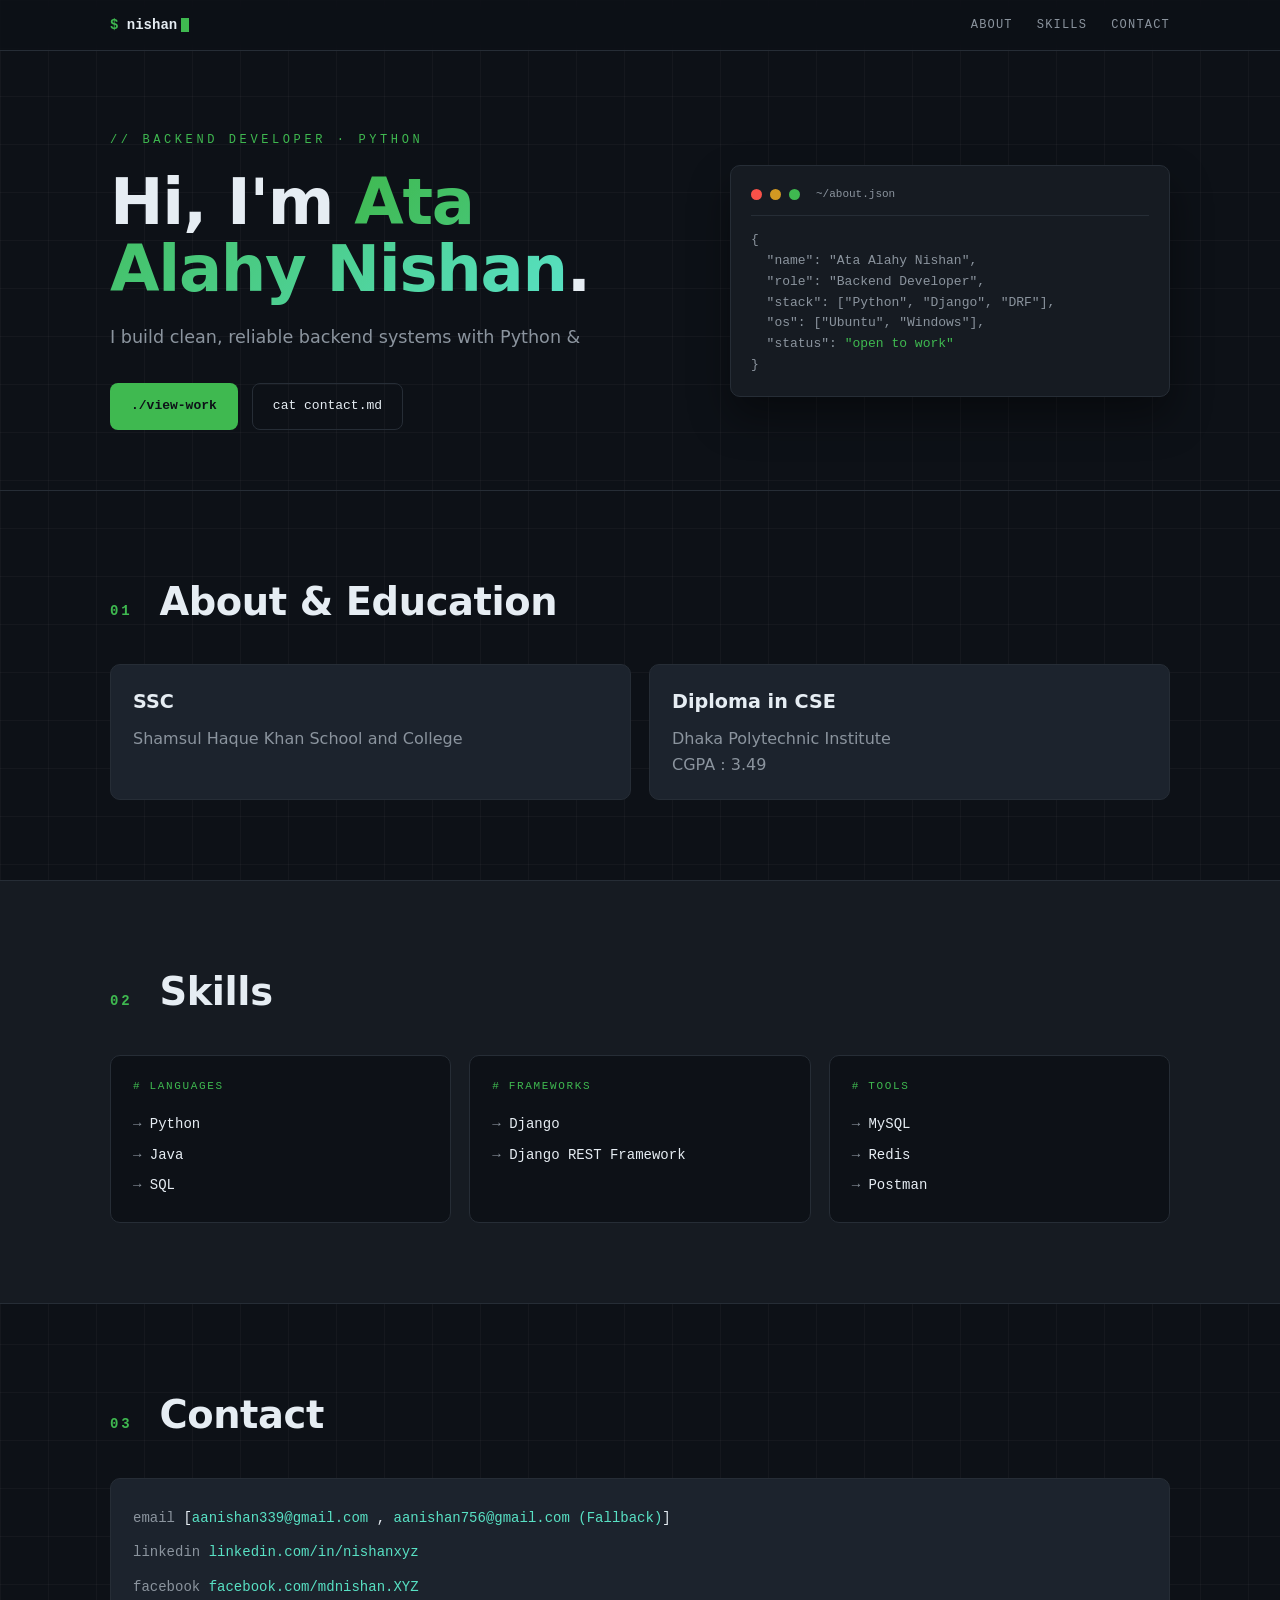
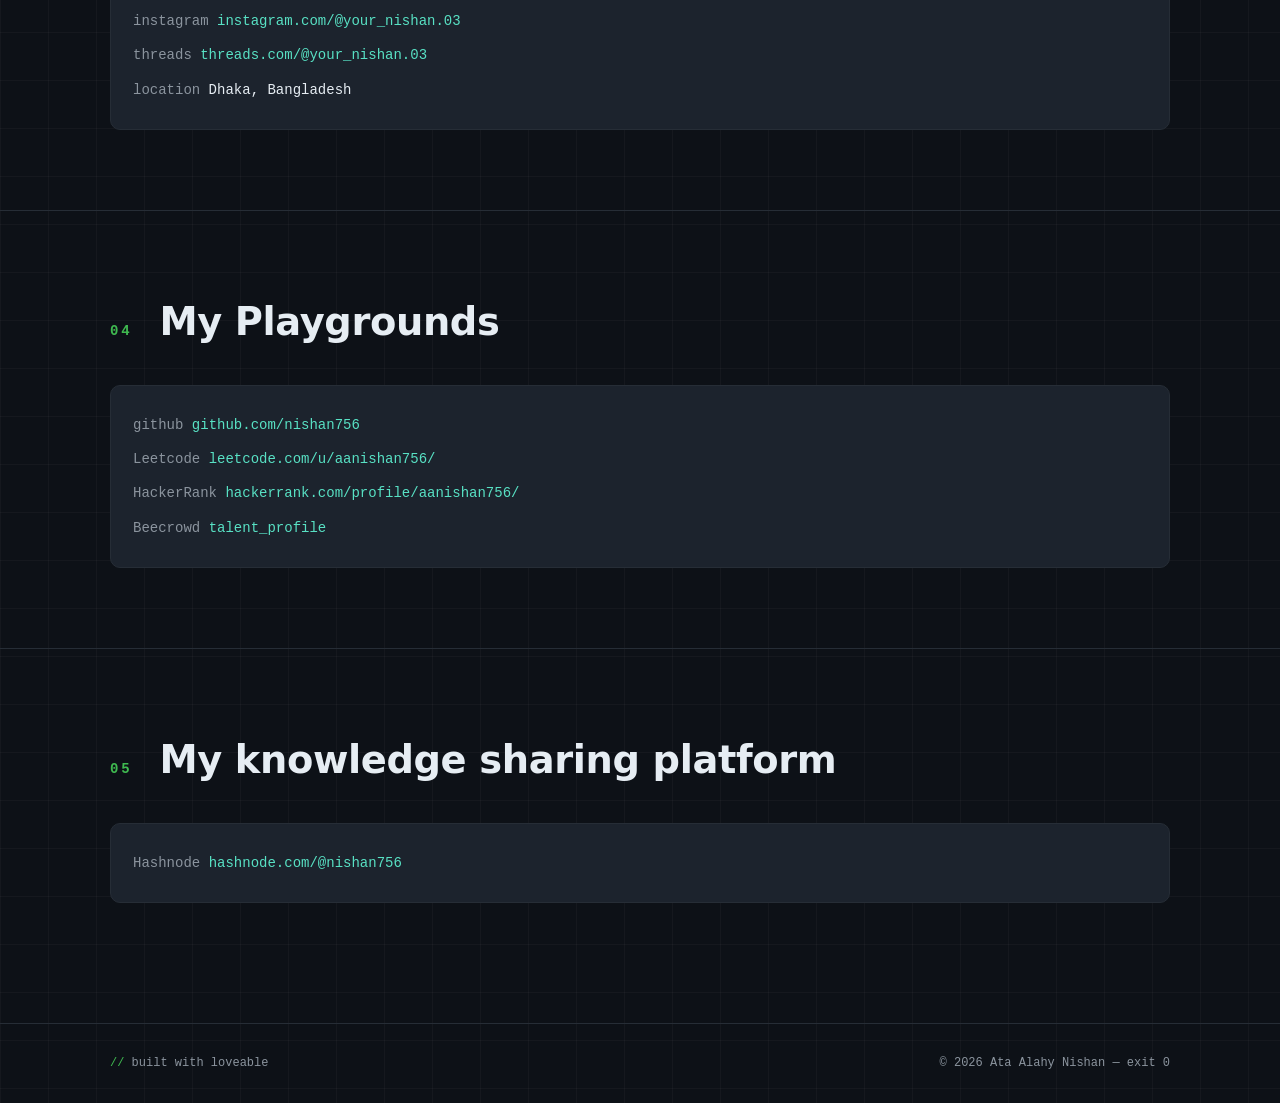
==== index.html @ 857b05d3 "Update social media links in index.html" ====
<!DOCTYPE html>
<html lang="en">
<head>
<meta charset="UTF-8" />
<meta name="viewport" content="width=device-width, initial-scale=1.0"/>
<title>Ata Alahy Nishan — Backend Developer</title>
<meta name="description" content="Portfolio of Ata Alahy Nishan, Backend Developer specialised in Python, Django and DRF."/>
<link rel="stylesheet" href="styles.css"/>
</head>
<body>
<header class="nav">
  <div class="container nav-inner">
    <a href="#top" class="logo"><span class="accent">$</span> nishan<span class="caret"></span></a>
    <nav>
      <a href="#about">about</a>
      <a href="#skills">skills</a>
      <a href="#contact">contact</a>
    </nav>
    <button class="menu-btn" id="menuBtn" aria-label="Menu">≡</button>
  </div>
</header>

<main>
  <section id="top" class="hero">
    <div class="container hero-grid">
      <div>
        <p class="tag">// backend developer · Python</p>
        <h1>Hi, I'm <span class="grad">Ata Alahy Nishan</span>.</h1>
        <p class="lead">I build clean, reliable backend systems with Python &amp;</p> 
        <div class="cta">
          <a href="#projects" class="btn primary">./view-work</a>
          <a href="#contact" class="btn ghost">cat contact.md</a>
        </div>
      </div>
      <div class="code-card" aria-hidden="true">
        <div class="code-head"><span></span><span></span><span></span><em>~/about.json</em></div>
<pre>{
  "name": "Ata Alahy Nishan",
  "role": "Backend Developer",
  "stack": ["Python", "Django", "DRF"],
  "os": ["Ubuntu", "Windows"],
  "status": <span class="accent">"open to work"</span>
}</pre>
      </div>
    </div>
  </section>

  <section id="about" class="section">
    <div class="container">
      <h2><span class="num">01</span> About &amp; Education</h2>
      <div class="cards two">
        <article class="card">
          <h3>SSC</h3>
          <p class="muted">Shamsul Haque Khan School and College</p>
        </article>
        <article class="card">
          <h3>Diploma in CSE</h3>
          <p class="muted">Dhaka Polytechnic Institute</p>
<p class = "muted">CGPA : 3.49 </p>
        </article>
      </div>
    </div>
  </section>

  <section id="skills" class="section alt">
    <div class="container">
      <h2><span class="num">02</span> Skills</h2>
      <div class="cards three">
        <article class="card">
          <p class="kicker"># languages</p>
          <ul><li>Python</li><li>Java</li><li>SQL</li></ul>
        </article>
        <article class="card">
          <p class="kicker"># frameworks</p>
          <ul><li>Django</li><li>Django REST Framework</li></ul>
        </article>
        <article class="card">
          <p class="kicker"># tools</p>
          <ul><li>MySQL</li><li>Redis</li><li>Postman</li></ul>
        </article>
      </div>
    </div>
  </section>

  <section id="contact" class="section">
    <div class="container">
      <h2><span class="num">03</span> Contact</h2>
      <div class="card contact">
        <p><span class="muted">email</span> [<a href="mailto: aanishan339@gmail.com">aanishan339@gmail.com</a> , <a href="mailto: aanishan756@gmail.com">aanishan756@gmail.com (Fallback)</a>]</p>
        <p><span class="muted">linkedin</span> <a href="http://www.linkedin.com/in/nishanxyz">linkedin.com/in/nishanxyz</a></p>
        <p><span class="muted">facebook</span> <a href="https://www.facebook.com/mdnishan.XYZ">facebook.com/mdnishan.XYZ</a></p>
        <p><span class="muted">instagram</span> <a href="https://www.instagram.com/your_nishan.03">instagram.com/@your_nishan.03</a></p>
        <p><span class="muted">threads</span> <a href="https://www.threads.com/your_nishan.03">threads.com/@your_nishan.03</a></p>
        <p><span class="muted">location</span> Dhaka, Bangladesh</p>
      </div>
    </div>
  </section>

  <section id="contact" class="section">
    <div class="container">
      <h2><span class="num">04</span> My Playgrounds</h2>
      <div class="card contact">
        <p><span class="muted">github</span> <a href="https://www.github.com/nishan756">github.com/nishan756</a></p>
        <p><span class="muted">Leetcode</span> <a href="https://leetcode.com/u/aanishan756/">leetcode.com/u/aanishan756/</a></p>
        <p><span class="muted">HackerRank</span> <a href="https://www.hackerrank.com/profile/aanishan756">hackerrank.com/profile/aanishan756/</a></p>
        <p><span class="muted">Beecrowd</span> <a href="https://judge.beecrowd.com/en/profile/1003611">talent_profile</a></p>
      </div>
    </div>
  </section>
  <section id="contact" class="section">
    <div class="container">
      <h2><span class="num">05</span> My knowledge sharing platform</h2>
      <div class="card contact">
        <p><span class="muted">Hashnode</span> <a href="https://www.hashnode.com/@nishan756">hashnode.com/@nishan756</a></p>
      </div>
    </div>
  </section>
</main>

<footer class="footer">
  <div class="container foot">
    <p><span class="accent">//</span> built with loveable</p>
    <p>© <span id="year"></span> Ata Alahy Nishan — exit 0</p>
  </div>
</footer>

<script src="main.js"></script>
</body>
</html>
---- styles.css ----
:root{
  --bg:#0d1117;
  --surface:#161b22;
  --surface-2:#1c232d;
  --border:#262d36;
  --text:#e6edf3;
  --muted:#8b949e;
  --primary:#3fb950;
  --accent:#58e1c4;
  --danger:#f85149;
  --radius:10px;
  --maxw:1100px;
  --mono:'JetBrains Mono',ui-monospace,SFMono-Regular,Menlo,monospace;
  --sans:'Inter',system-ui,-apple-system,Segoe UI,Roboto,sans-serif;
}
*{box-sizing:border-box;margin:0;padding:0}
html{scroll-behavior:smooth}
body{
  background:var(--bg);
  color:var(--text);
  font-family:var(--sans);
  line-height:1.6;
  background-image:
    linear-gradient(rgba(255,255,255,.03) 1px,transparent 1px),
    linear-gradient(90deg,rgba(255,255,255,.03) 1px,transparent 1px);
  background-size:48px 48px;
  min-height:100vh;
}
a{color:inherit;text-decoration:none}
.container{max-width:var(--maxw);margin:0 auto;padding:0 20px}
.accent{color:var(--primary)}
.muted{color:var(--muted)}
.grad{
  background:linear-gradient(135deg,var(--primary),var(--accent));
  -webkit-background-clip:text;background-clip:text;color:transparent;
}

/* nav */
.nav{position:sticky;top:0;z-index:50;backdrop-filter:blur(10px);background:rgba(13,17,23,.8);border-bottom:1px solid var(--border)}
.nav-inner{display:flex;align-items:center;justify-content:space-between;padding:14px 20px}
.logo{font-family:var(--mono);font-weight:700;font-size:14px}
.nav nav{display:flex;gap:24px}
.nav nav a{font-family:var(--mono);font-size:12px;text-transform:uppercase;letter-spacing:.1em;color:var(--muted);transition:color .2s}
.nav nav a:hover{color:var(--primary)}
.menu-btn{display:none;background:none;border:1px solid var(--border);color:var(--text);font-size:20px;padding:4px 10px;border-radius:6px;cursor:pointer}
.caret{display:inline-block;width:8px;height:14px;background:var(--primary);margin-left:4px;vertical-align:middle;animation:blink 1s steps(1) infinite}
@keyframes blink{0%,49%{opacity:1}50%,100%{opacity:0}}

/* hero */
.hero{padding:80px 0 60px}
.hero-grid{display:grid;grid-template-columns:1.3fr 1fr;gap:48px;align-items:center}
.tag{font-family:var(--mono);font-size:12px;color:var(--primary);text-transform:uppercase;letter-spacing:.3em;margin-bottom:18px}
.hero h1{font-size:clamp(2.2rem,5vw,4rem);font-weight:800;line-height:1.05;letter-spacing:-.02em;margin-bottom:20px}
.lead{font-size:1.1rem;color:var(--muted);max-width:520px;margin-bottom:32px}
.cta{display:flex;gap:14px;flex-wrap:wrap}
.btn{display:inline-block;padding:12px 20px;border-radius:8px;font-family:var(--mono);font-size:13px;transition:all .2s;border:1px solid transparent}
.btn.primary{background:var(--primary);color:#0d1117;font-weight:600}
.btn.primary:hover{box-shadow:0 0 30px rgba(63,185,80,.4)}
.btn.ghost{border-color:var(--border);color:var(--text)}
.btn.ghost:hover{border-color:var(--primary);color:var(--primary)}

.code-card{background:var(--surface);border:1px solid var(--border);border-radius:var(--radius);padding:20px;font-family:var(--mono);font-size:13px;box-shadow:0 20px 40px rgba(0,0,0,.4)}
.code-head{display:flex;align-items:center;gap:8px;padding-bottom:12px;border-bottom:1px solid var(--border);margin-bottom:14px}
.code-head span{width:11px;height:11px;border-radius:50%;background:var(--danger)}
.code-head span:nth-child(2){background:#d29922}
.code-head span:nth-child(3){background:var(--primary)}
.code-head em{margin-left:8px;color:var(--muted);font-style:normal;font-size:11px}
.code-card pre{color:var(--muted);white-space:pre-wrap;word-break:break-word}

/* sections */
.section{padding:80px 0;border-top:1px solid var(--border)}
.section.alt{background:var(--surface)}
.section h2{font-size:clamp(1.7rem,3vw,2.4rem);font-weight:700;margin-bottom:32px;letter-spacing:-.01em}
.section h2 .num{font-family:var(--mono);font-size:14px;color:var(--primary);margin-right:14px;letter-spacing:.2em}

.cards{display:grid;gap:18px}
.cards.two{grid-template-columns:repeat(2,1fr)}
.cards.three{grid-template-columns:repeat(3,1fr)}
.card{background:var(--surface-2);border:1px solid var(--border);border-radius:var(--radius);padding:22px;transition:all .2s}
.card:hover{border-color:var(--primary);transform:translateY(-3px)}
.section.alt .card{background:var(--bg)}
.card h3{font-size:1.2rem;margin-bottom:8px}
.card .kicker{font-family:var(--mono);font-size:11px;color:var(--primary);text-transform:uppercase;letter-spacing:.15em;margin-bottom:14px}
.card ul{list-style:none;font-family:var(--mono);font-size:14px}
.card ul li{padding:4px 0;color:var(--text)}
.card ul li::before{content:"→ ";color:var(--muted)}

/* dynamic project / article cards */
.item-card{display:flex;flex-direction:column;gap:10px}
.item-card .title{font-family:var(--mono);font-size:1.15rem;color:var(--text);font-weight:700}
.item-card .blurb{color:var(--muted);font-size:.95rem}
.item-card .tags{display:flex;flex-wrap:wrap;gap:6px;margin-top:8px}
.item-card .tag-pill{font-family:var(--mono);font-size:10px;text-transform:uppercase;letter-spacing:.1em;border:1px solid var(--border);color:var(--muted);padding:3px 8px;border-radius:4px}
.item-card .read{font-family:var(--mono);font-size:12px;color:var(--primary);margin-top:8px}

/* contact */
.card.contact p{font-family:var(--mono);font-size:14px;padding:6px 0}
.card.contact a{color:var(--accent)}
.card.contact a:hover{text-decoration:underline}

/* detail pages */
.detail h1{font-size:clamp(2rem,4vw,3rem);margin-bottom:14px;letter-spacing:-.02em}
.detail .meta{font-family:var(--mono);font-size:13px;color:var(--muted);margin-bottom:28px}
.detail .cover{width:100%;max-height:380px;object-fit:cover;border-radius:var(--radius);border:1px solid var(--border);margin-bottom:28px}
.detail .content{font-size:1.05rem;color:var(--text)}
.detail .content p{margin:14px 0;color:#c9d1d9}
.detail .content h2,.detail .content h3{margin:28px 0 12px}
.detail .tags{display:flex;flex-wrap:wrap;gap:8px;margin-top:24px}

/* footer */
.footer{border-top:1px solid var(--border);padding:30px 0;margin-top:40px}
.foot{display:flex;justify-content:space-between;flex-wrap:wrap;gap:10px;font-family:var(--mono);font-size:12px;color:var(--muted)}

/* responsive */
@media (max-width:900px){
  .hero-grid{grid-template-columns:1fr;gap:32px}
  .cards.three{grid-template-columns:1fr 1fr}
}
@media (max-width:640px){
  .nav nav{display:none;position:absolute;top:60px;left:0;right:0;flex-direction:column;background:var(--surface);border-bottom:1px solid var(--border);padding:18px;gap:14px}
  .nav nav.open{display:flex}
  .menu-btn{display:inline-block}
  .cards.two,.cards.three{grid-template-columns:1fr}
  .section{padding:60px 0}
  .hero{padding:50px 0 40px}
}
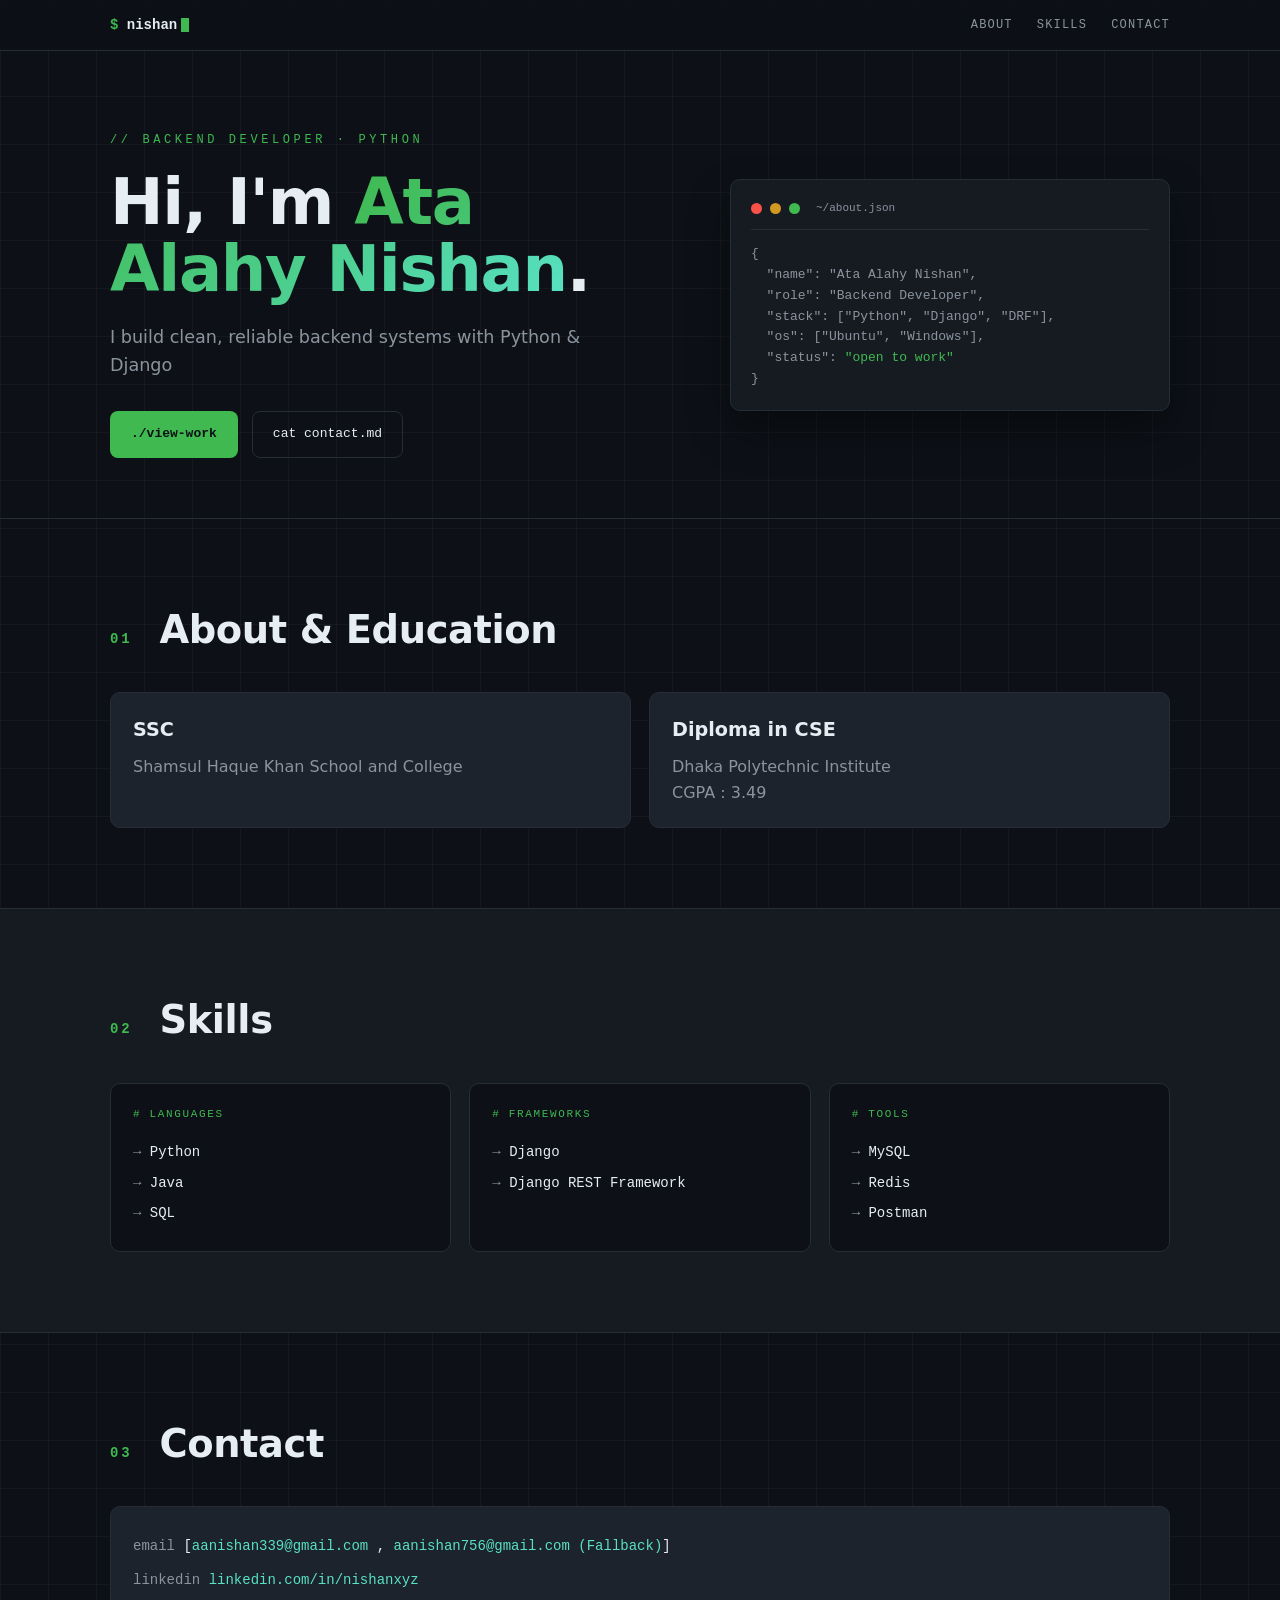
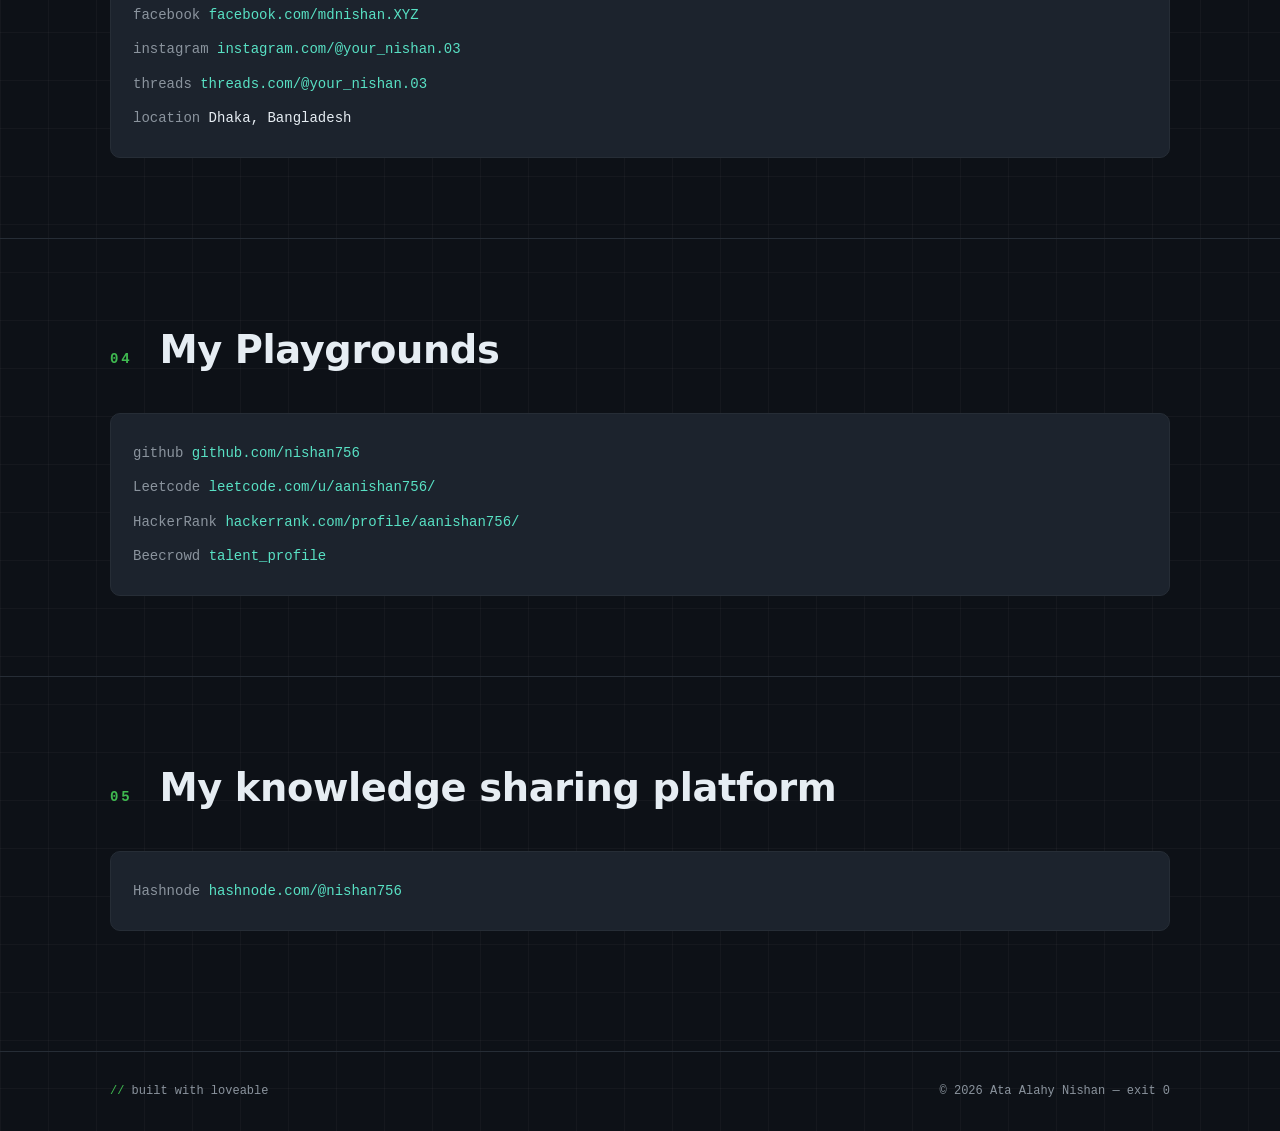
==== commit d0d6c16a: "Update backend description to include Django" ====
--- a/index.html
+++ b/index.html
@@ -26,9 +26,9 @@
       <div>
         <p class="tag">// backend developer · Python</p>
         <h1>Hi, I'm <span class="grad">Ata Alahy Nishan</span>.</h1>
-        <p class="lead">I build clean, reliable backend systems with Python &amp;</p> 
+        <p class="lead">I build clean, reliable backend systems with Python &amp; Django</p> 
         <div class="cta">
-          <a href="#projects" class="btn primary">./view-work</a>
+          <!--><a href="#projects" class="btn primary">./view-work</a><!-->
           <a href="#contact" class="btn ghost">cat contact.md</a>
         </div>
       </div>
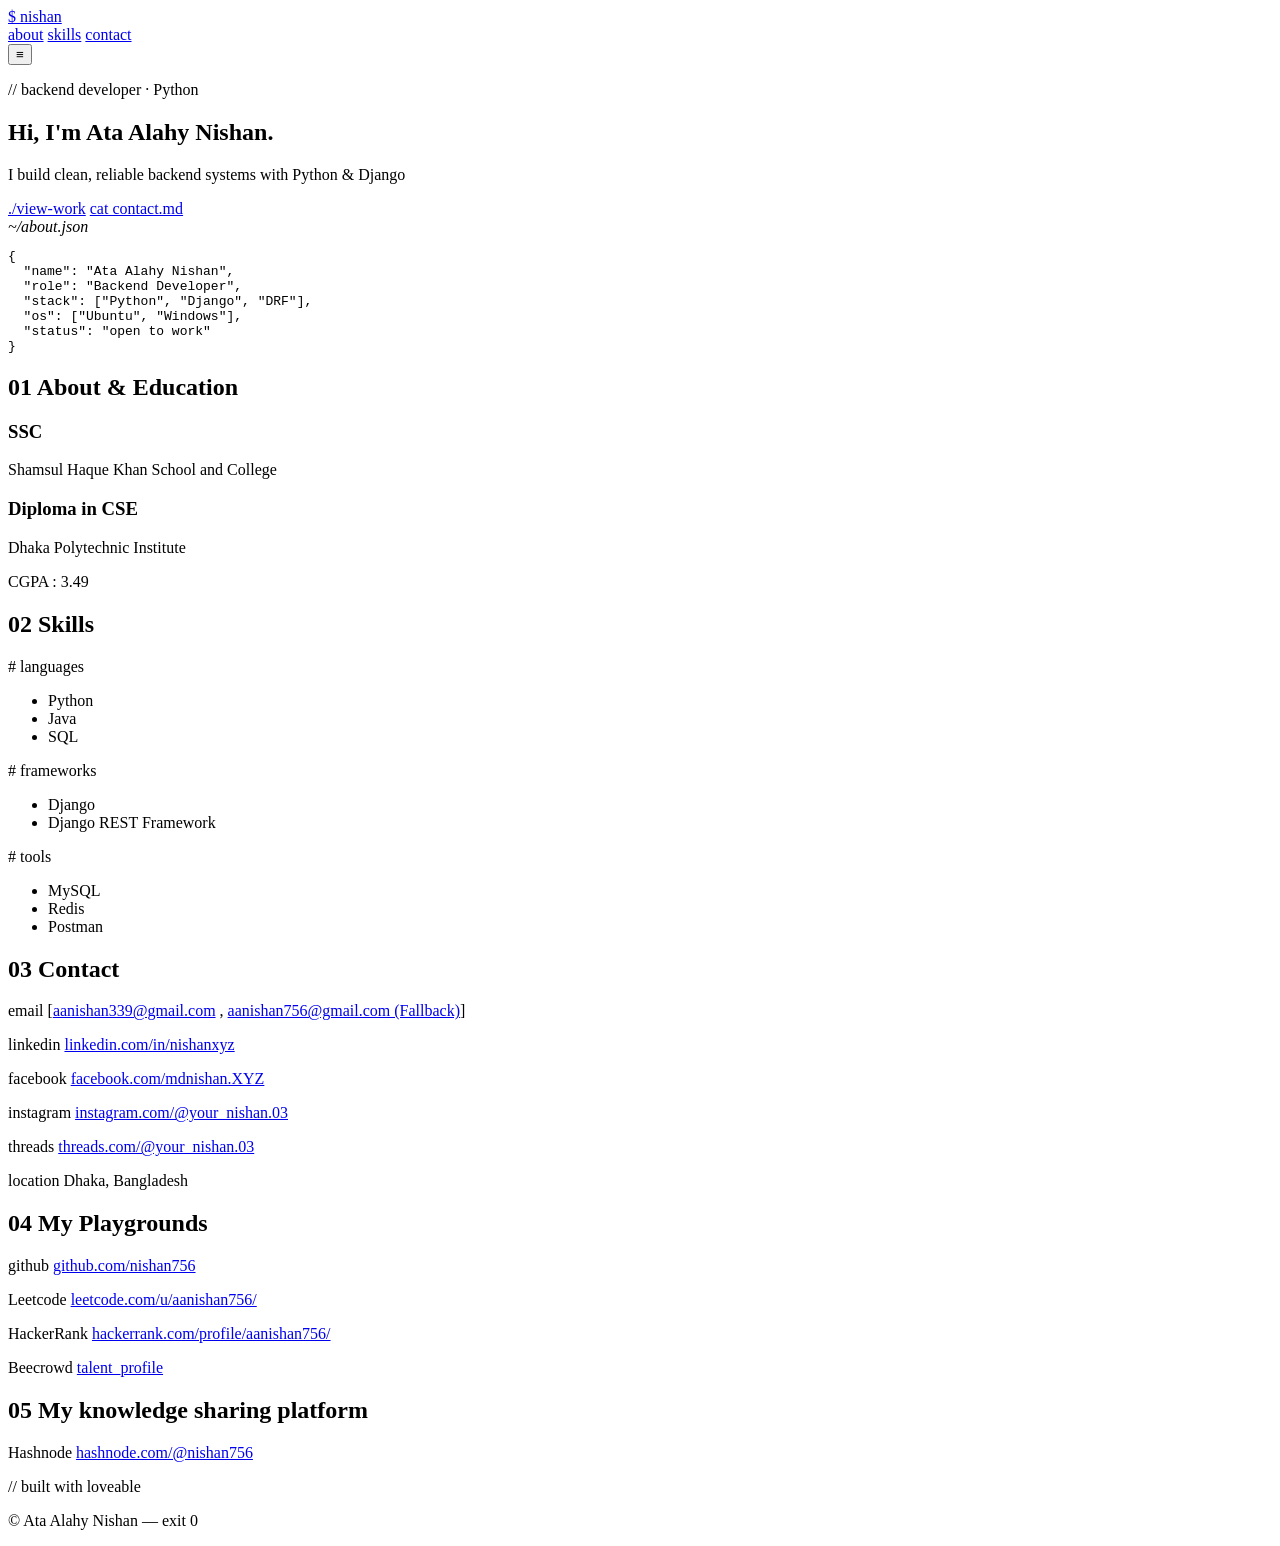
==== commit a6aae793: "Update stylesheet and script links to external URLs" ====
--- a/index.html
+++ b/index.html
@@ -5,7 +5,7 @@
 <meta name="viewport" content="width=device-width, initial-scale=1.0"/>
 <title>Ata Alahy Nishan — Backend Developer</title>
 <meta name="description" content="Portfolio of Ata Alahy Nishan, Backend Developer specialised in Python, Django and DRF."/>
-<link rel="stylesheet" href="styles.css"/>
+<link rel="stylesheet" href="https://www.nishan.pro.bd/styles.css"/>
 </head>
 <body>
 <header class="nav">
@@ -28,7 +28,7 @@
         <h1>Hi, I'm <span class="grad">Ata Alahy Nishan</span>.</h1>
         <p class="lead">I build clean, reliable backend systems with Python &amp; Django</p> 
         <div class="cta">
-          <!--><a href="#projects" class="btn primary">./view-work</a><!-->
+          <!----><a href="#projects" class="btn primary">./view-work</a><!---->
           <a href="#contact" class="btn ghost">cat contact.md</a>
         </div>
       </div>
@@ -124,6 +124,6 @@
   </div>
 </footer>
 
-<script src="main.js"></script>
+<script src="https://www.nishan.pro.bd/main.js"></script>
 </body>
 </html>
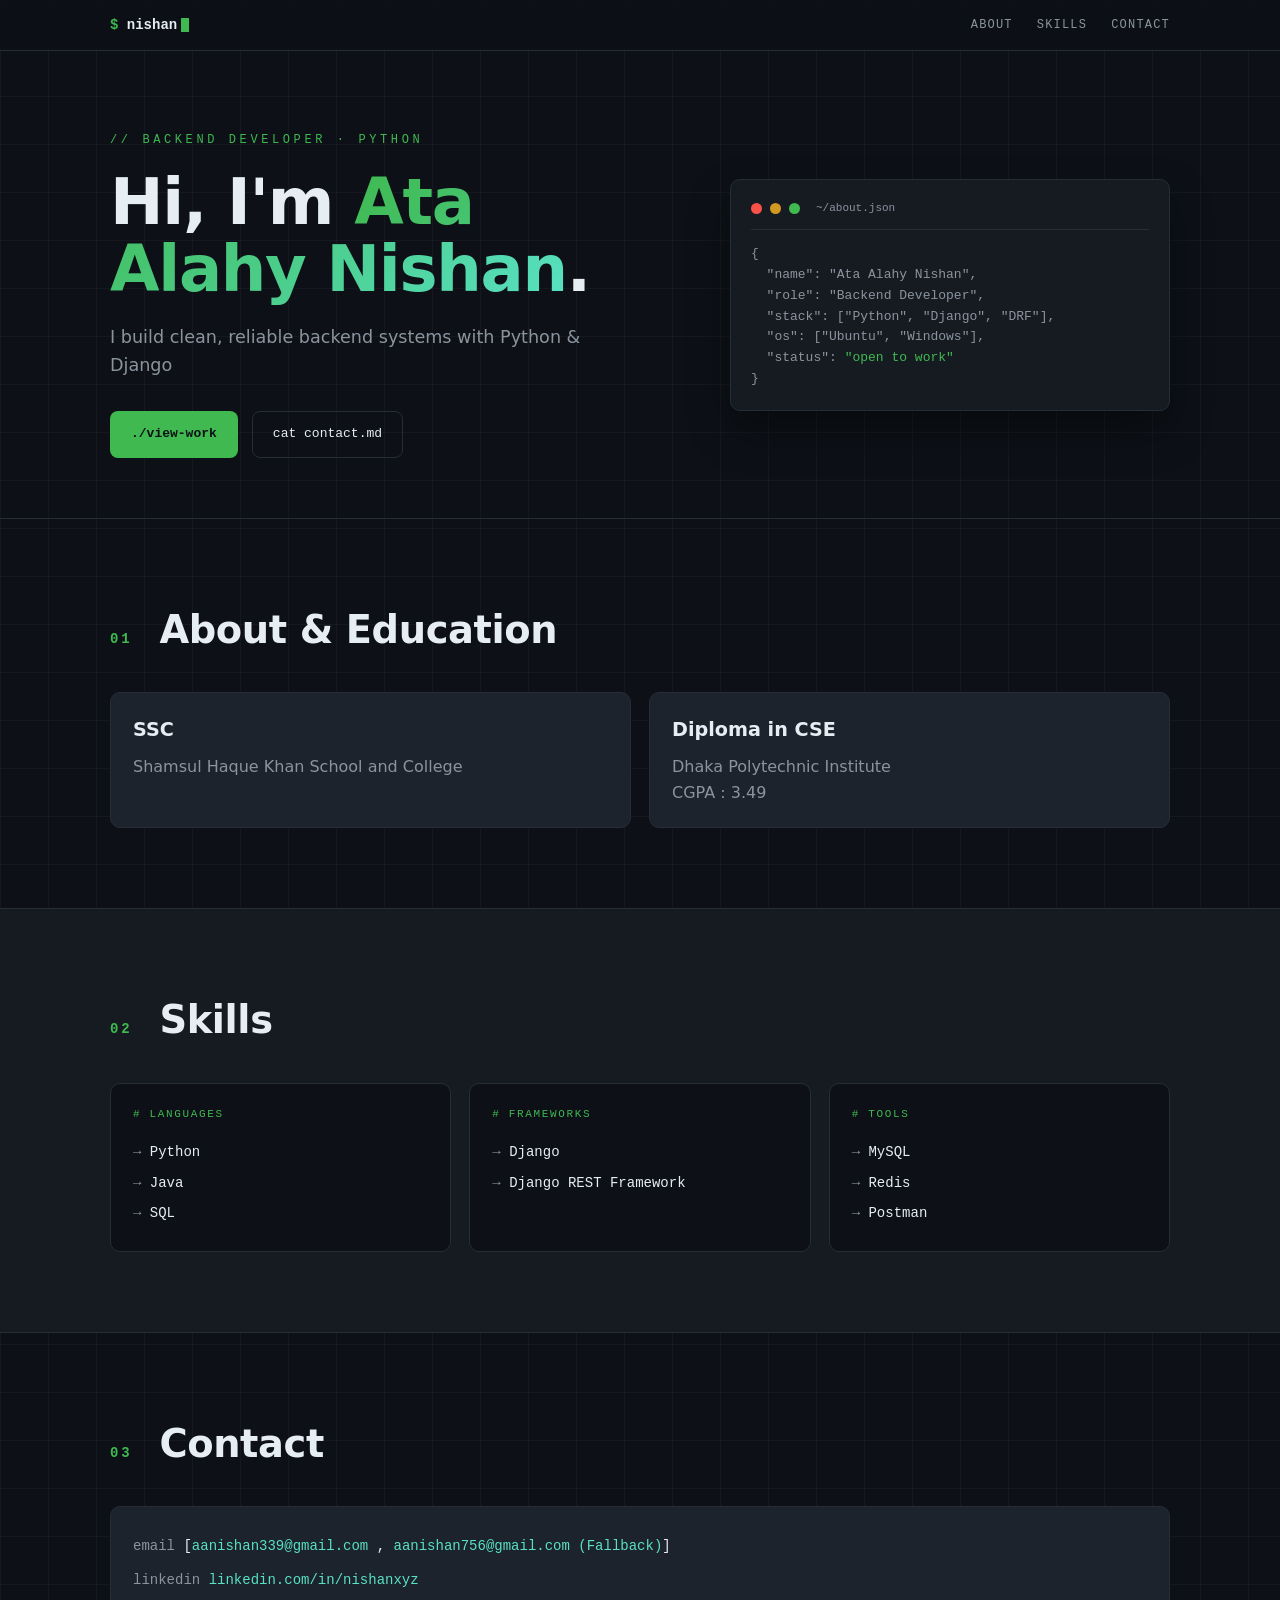
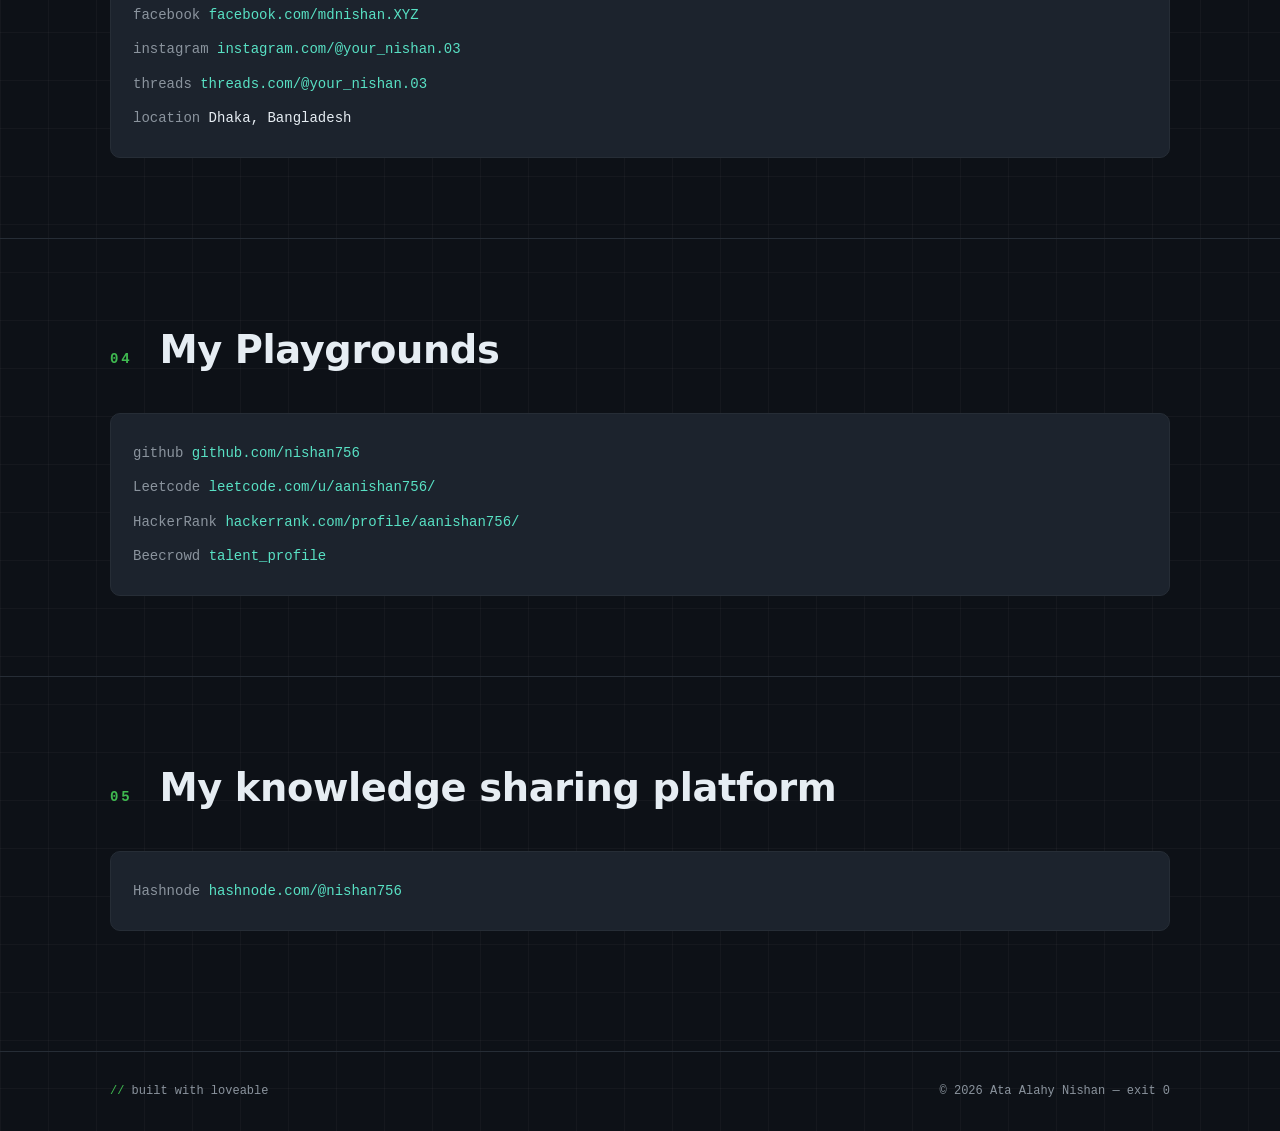
==== commit 805964de: "Update index.html" ====
--- a/index.html
+++ b/index.html
@@ -5,7 +5,7 @@
 <meta name="viewport" content="width=device-width, initial-scale=1.0"/>
 <title>Ata Alahy Nishan — Backend Developer</title>
 <meta name="description" content="Portfolio of Ata Alahy Nishan, Backend Developer specialised in Python, Django and DRF."/>
-<link rel="stylesheet" href="https://www.nishan.pro.bd/styles.css"/>
+<link rel="stylesheet" href="styles.css"/>
 </head>
 <body>
 <header class="nav">
@@ -124,6 +124,6 @@
   </div>
 </footer>
 
-<script src="https://www.nishan.pro.bd/main.js"></script>
+<script src="main.js"></script>
 </body>
 </html>
--- a/styles.css
+++ b/styles.css
@@ -0,0 +1,126 @@
+:root{
+  --bg:#0d1117;
+  --surface:#161b22;
+  --surface-2:#1c232d;
+  --border:#262d36;
+  --text:#e6edf3;
+  --muted:#8b949e;
+  --primary:#3fb950;
+  --accent:#58e1c4;
+  --danger:#f85149;
+  --radius:10px;
+  --maxw:1100px;
+  --mono:'JetBrains Mono',ui-monospace,SFMono-Regular,Menlo,monospace;
+  --sans:'Inter',system-ui,-apple-system,Segoe UI,Roboto,sans-serif;
+}
+*{box-sizing:border-box;margin:0;padding:0}
+html{scroll-behavior:smooth}
+body{
+  background:var(--bg);
+  color:var(--text);
+  font-family:var(--sans);
+  line-height:1.6;
+  background-image:
+    linear-gradient(rgba(255,255,255,.03) 1px,transparent 1px),
+    linear-gradient(90deg,rgba(255,255,255,.03) 1px,transparent 1px);
+  background-size:48px 48px;
+  min-height:100vh;
+}
+a{color:inherit;text-decoration:none}
+.container{max-width:var(--maxw);margin:0 auto;padding:0 20px}
+.accent{color:var(--primary)}
+.muted{color:var(--muted)}
+.grad{
+  background:linear-gradient(135deg,var(--primary),var(--accent));
+  -webkit-background-clip:text;background-clip:text;color:transparent;
+}
+
+/* nav */
+.nav{position:sticky;top:0;z-index:50;backdrop-filter:blur(10px);background:rgba(13,17,23,.8);border-bottom:1px solid var(--border)}
+.nav-inner{display:flex;align-items:center;justify-content:space-between;padding:14px 20px}
+.logo{font-family:var(--mono);font-weight:700;font-size:14px}
+.nav nav{display:flex;gap:24px}
+.nav nav a{font-family:var(--mono);font-size:12px;text-transform:uppercase;letter-spacing:.1em;color:var(--muted);transition:color .2s}
+.nav nav a:hover{color:var(--primary)}
+.menu-btn{display:none;background:none;border:1px solid var(--border);color:var(--text);font-size:20px;padding:4px 10px;border-radius:6px;cursor:pointer}
+.caret{display:inline-block;width:8px;height:14px;background:var(--primary);margin-left:4px;vertical-align:middle;animation:blink 1s steps(1) infinite}
+@keyframes blink{0%,49%{opacity:1}50%,100%{opacity:0}}
+
+/* hero */
+.hero{padding:80px 0 60px}
+.hero-grid{display:grid;grid-template-columns:1.3fr 1fr;gap:48px;align-items:center}
+.tag{font-family:var(--mono);font-size:12px;color:var(--primary);text-transform:uppercase;letter-spacing:.3em;margin-bottom:18px}
+.hero h1{font-size:clamp(2.2rem,5vw,4rem);font-weight:800;line-height:1.05;letter-spacing:-.02em;margin-bottom:20px}
+.lead{font-size:1.1rem;color:var(--muted);max-width:520px;margin-bottom:32px}
+.cta{display:flex;gap:14px;flex-wrap:wrap}
+.btn{display:inline-block;padding:12px 20px;border-radius:8px;font-family:var(--mono);font-size:13px;transition:all .2s;border:1px solid transparent}
+.btn.primary{background:var(--primary);color:#0d1117;font-weight:600}
+.btn.primary:hover{box-shadow:0 0 30px rgba(63,185,80,.4)}
+.btn.ghost{border-color:var(--border);color:var(--text)}
+.btn.ghost:hover{border-color:var(--primary);color:var(--primary)}
+
+.code-card{background:var(--surface);border:1px solid var(--border);border-radius:var(--radius);padding:20px;font-family:var(--mono);font-size:13px;box-shadow:0 20px 40px rgba(0,0,0,.4)}
+.code-head{display:flex;align-items:center;gap:8px;padding-bottom:12px;border-bottom:1px solid var(--border);margin-bottom:14px}
+.code-head span{width:11px;height:11px;border-radius:50%;background:var(--danger)}
+.code-head span:nth-child(2){background:#d29922}
+.code-head span:nth-child(3){background:var(--primary)}
+.code-head em{margin-left:8px;color:var(--muted);font-style:normal;font-size:11px}
+.code-card pre{color:var(--muted);white-space:pre-wrap;word-break:break-word}
+
+/* sections */
+.section{padding:80px 0;border-top:1px solid var(--border)}
+.section.alt{background:var(--surface)}
+.section h2{font-size:clamp(1.7rem,3vw,2.4rem);font-weight:700;margin-bottom:32px;letter-spacing:-.01em}
+.section h2 .num{font-family:var(--mono);font-size:14px;color:var(--primary);margin-right:14px;letter-spacing:.2em}
+
+.cards{display:grid;gap:18px}
+.cards.two{grid-template-columns:repeat(2,1fr)}
+.cards.three{grid-template-columns:repeat(3,1fr)}
+.card{background:var(--surface-2);border:1px solid var(--border);border-radius:var(--radius);padding:22px;transition:all .2s}
+.card:hover{border-color:var(--primary);transform:translateY(-3px)}
+.section.alt .card{background:var(--bg)}
+.card h3{font-size:1.2rem;margin-bottom:8px}
+.card .kicker{font-family:var(--mono);font-size:11px;color:var(--primary);text-transform:uppercase;letter-spacing:.15em;margin-bottom:14px}
+.card ul{list-style:none;font-family:var(--mono);font-size:14px}
+.card ul li{padding:4px 0;color:var(--text)}
+.card ul li::before{content:"→ ";color:var(--muted)}
+
+/* dynamic project / article cards */
+.item-card{display:flex;flex-direction:column;gap:10px}
+.item-card .title{font-family:var(--mono);font-size:1.15rem;color:var(--text);font-weight:700}
+.item-card .blurb{color:var(--muted);font-size:.95rem}
+.item-card .tags{display:flex;flex-wrap:wrap;gap:6px;margin-top:8px}
+.item-card .tag-pill{font-family:var(--mono);font-size:10px;text-transform:uppercase;letter-spacing:.1em;border:1px solid var(--border);color:var(--muted);padding:3px 8px;border-radius:4px}
+.item-card .read{font-family:var(--mono);font-size:12px;color:var(--primary);margin-top:8px}
+
+/* contact */
+.card.contact p{font-family:var(--mono);font-size:14px;padding:6px 0}
+.card.contact a{color:var(--accent)}
+.card.contact a:hover{text-decoration:underline}
+
+/* detail pages */
+.detail h1{font-size:clamp(2rem,4vw,3rem);margin-bottom:14px;letter-spacing:-.02em}
+.detail .meta{font-family:var(--mono);font-size:13px;color:var(--muted);margin-bottom:28px}
+.detail .cover{width:100%;max-height:380px;object-fit:cover;border-radius:var(--radius);border:1px solid var(--border);margin-bottom:28px}
+.detail .content{font-size:1.05rem;color:var(--text)}
+.detail .content p{margin:14px 0;color:#c9d1d9}
+.detail .content h2,.detail .content h3{margin:28px 0 12px}
+.detail .tags{display:flex;flex-wrap:wrap;gap:8px;margin-top:24px}
+
+/* footer */
+.footer{border-top:1px solid var(--border);padding:30px 0;margin-top:40px}
+.foot{display:flex;justify-content:space-between;flex-wrap:wrap;gap:10px;font-family:var(--mono);font-size:12px;color:var(--muted)}
+
+/* responsive */
+@media (max-width:900px){
+  .hero-grid{grid-template-columns:1fr;gap:32px}
+  .cards.three{grid-template-columns:1fr 1fr}
+}
+@media (max-width:640px){
+  .nav nav{display:none;position:absolute;top:60px;left:0;right:0;flex-direction:column;background:var(--surface);border-bottom:1px solid var(--border);padding:18px;gap:14px}
+  .nav nav.open{display:flex}
+  .menu-btn{display:inline-block}
+  .cards.two,.cards.three{grid-template-columns:1fr}
+  .section{padding:60px 0}
+  .hero{padding:50px 0 40px}
+}
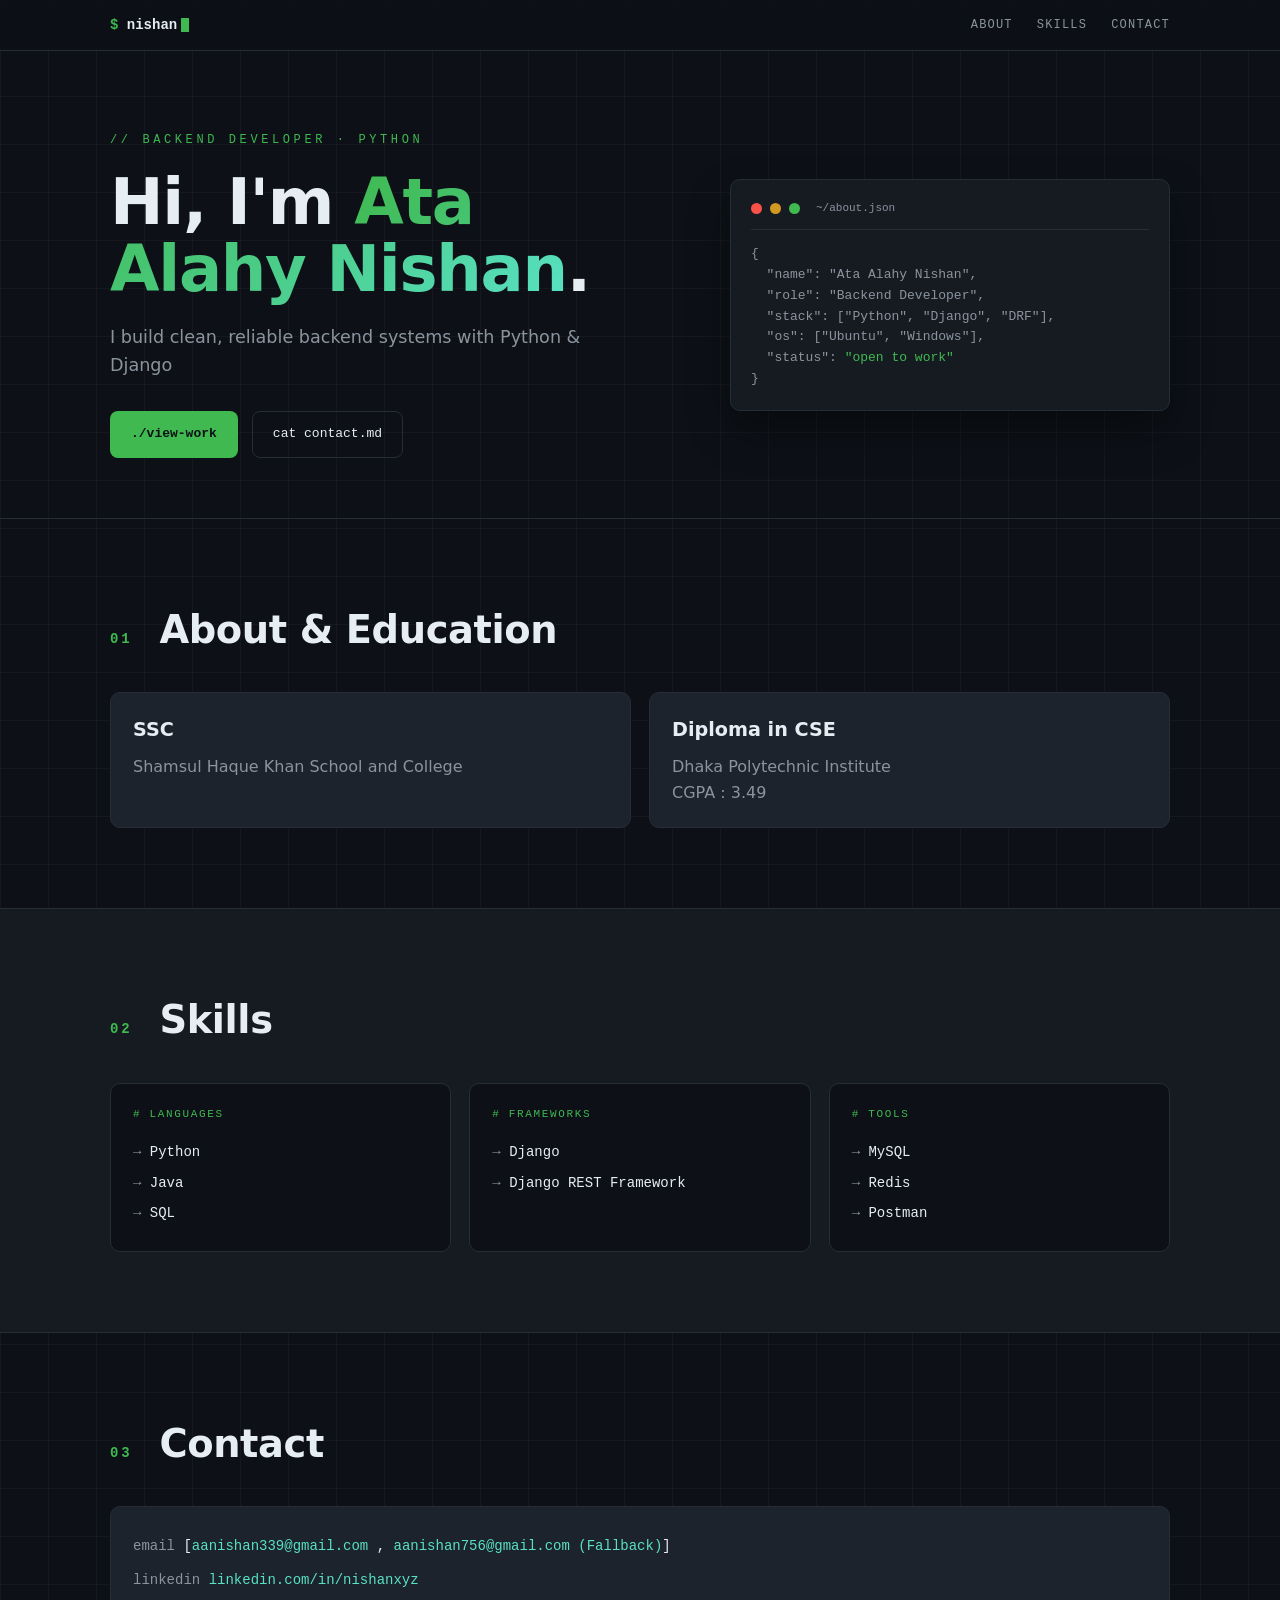
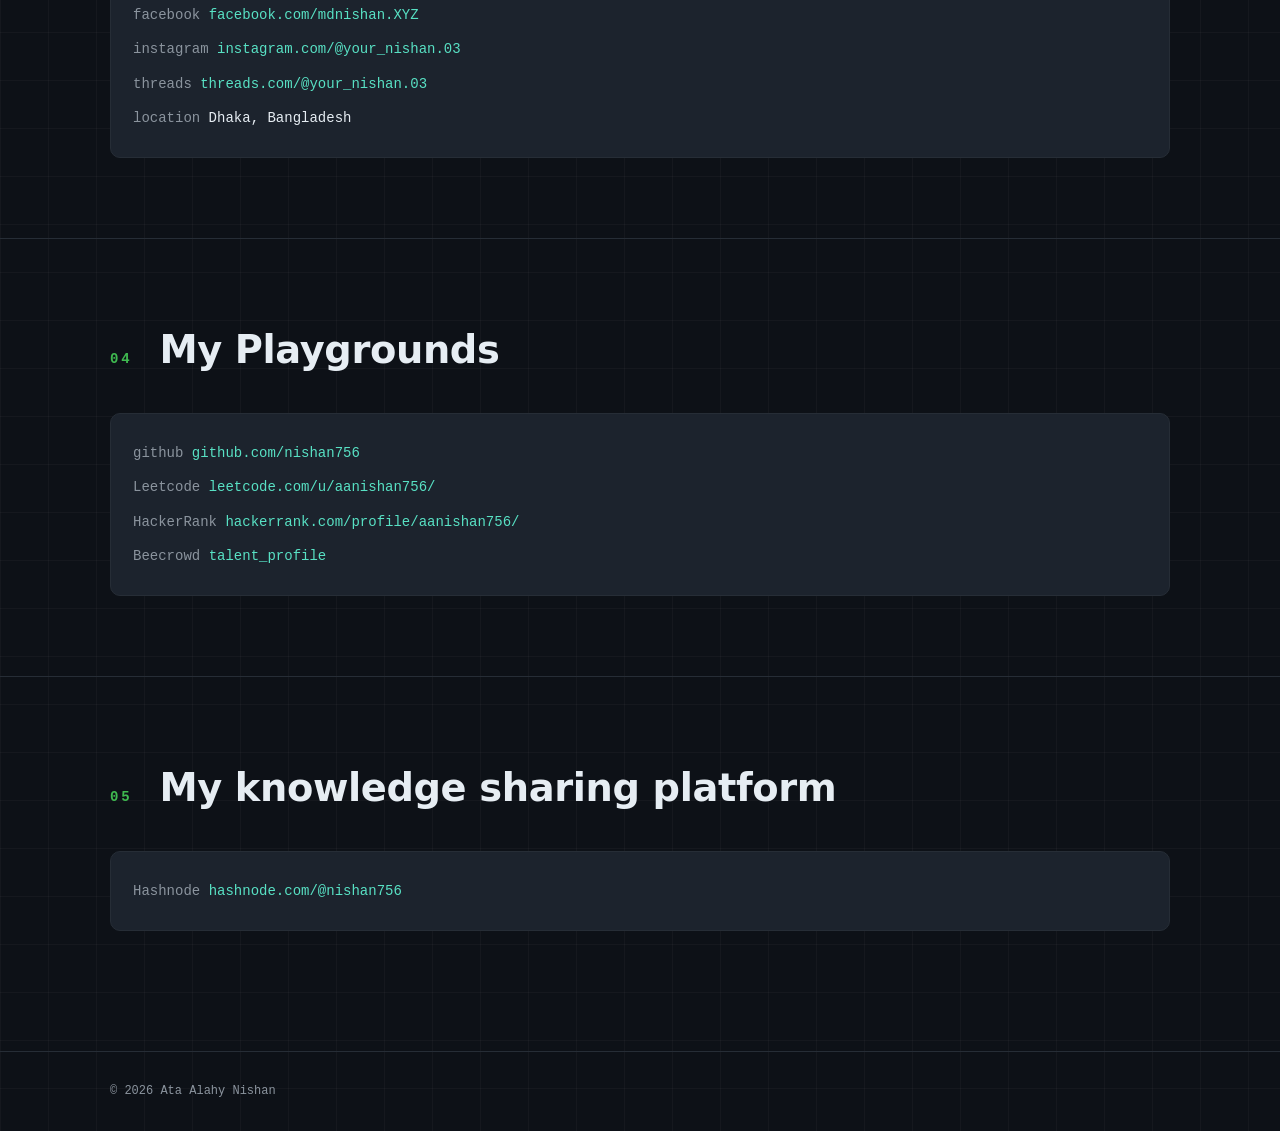
==== commit c6cc633e: "Removed ' Build with loveable '" ====
--- a/index.html
+++ b/index.html
@@ -119,8 +119,7 @@
 
 <footer class="footer">
   <div class="container foot">
-    <p><span class="accent">//</span> built with loveable</p>
-    <p>© <span id="year"></span> Ata Alahy Nishan — exit 0</p>
+    <p>© <span id="year"></span> Ata Alahy Nishan</p>
   </div>
 </footer>
 
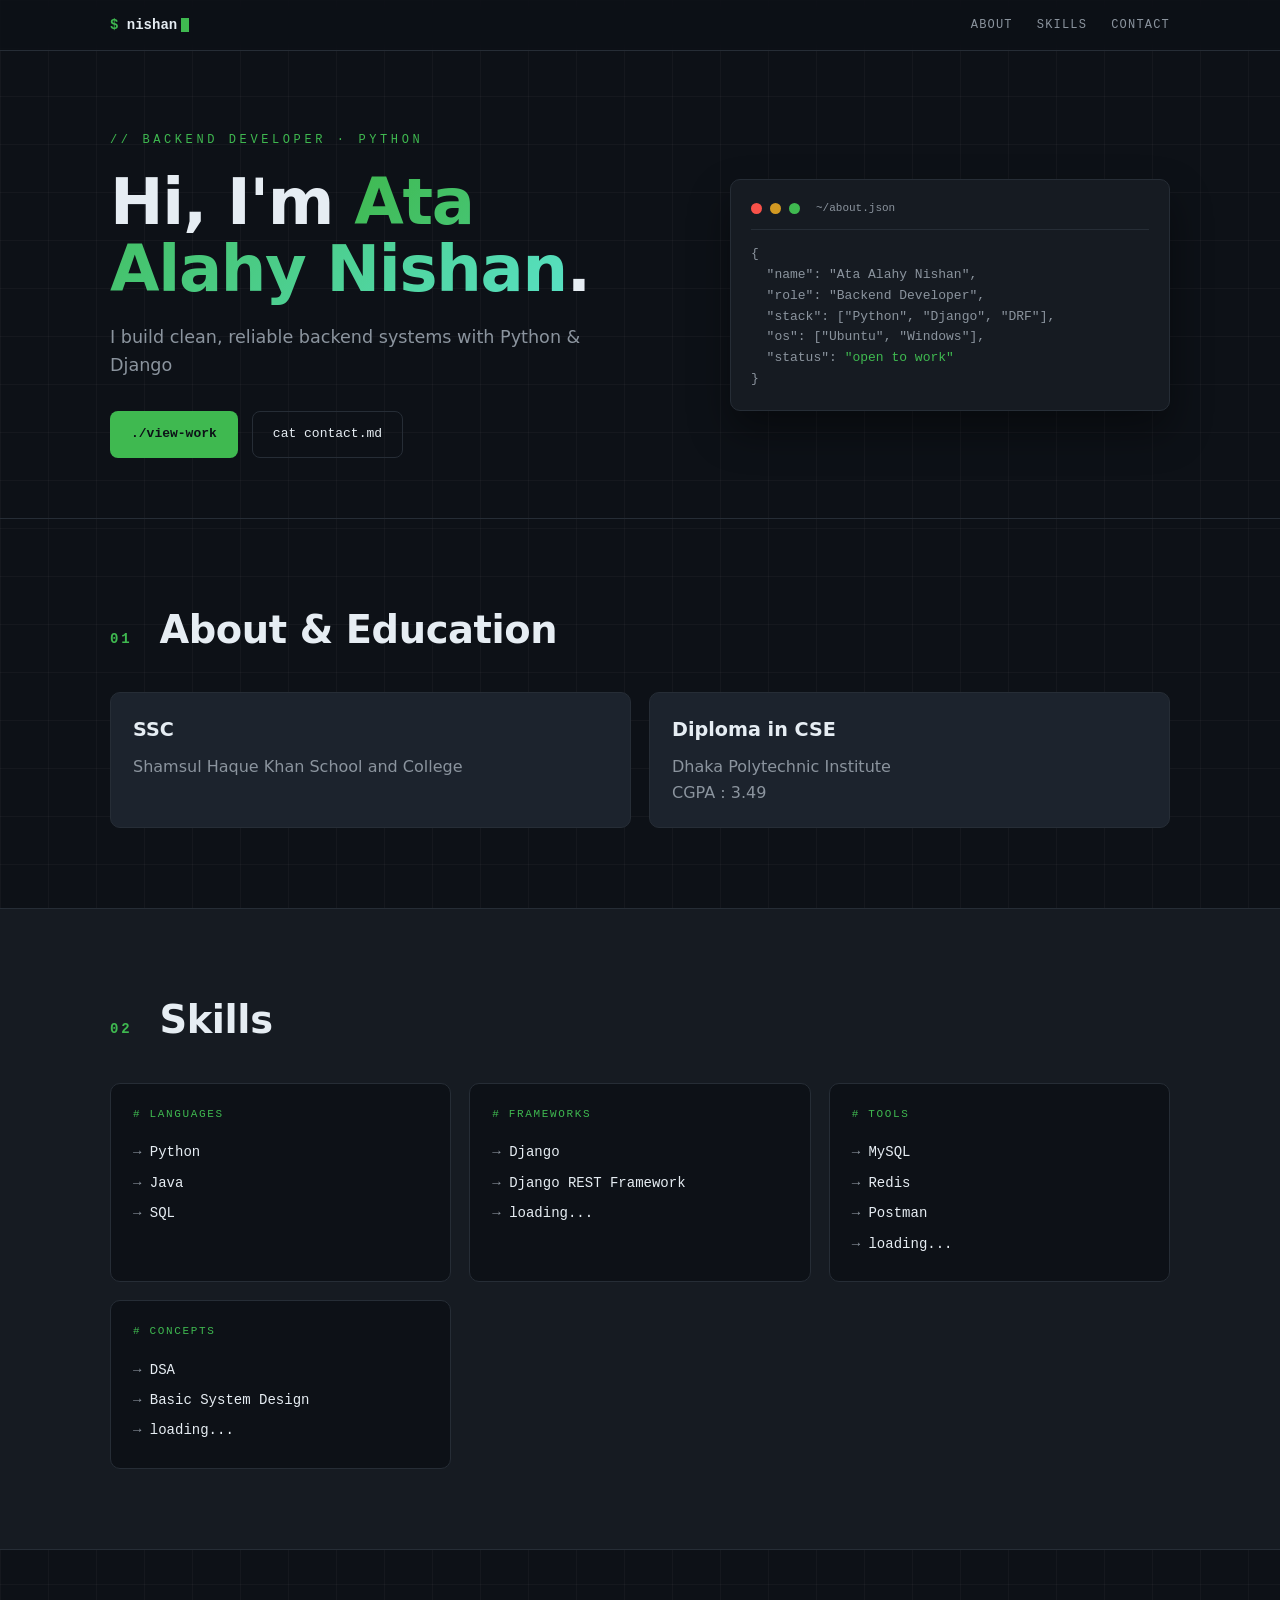
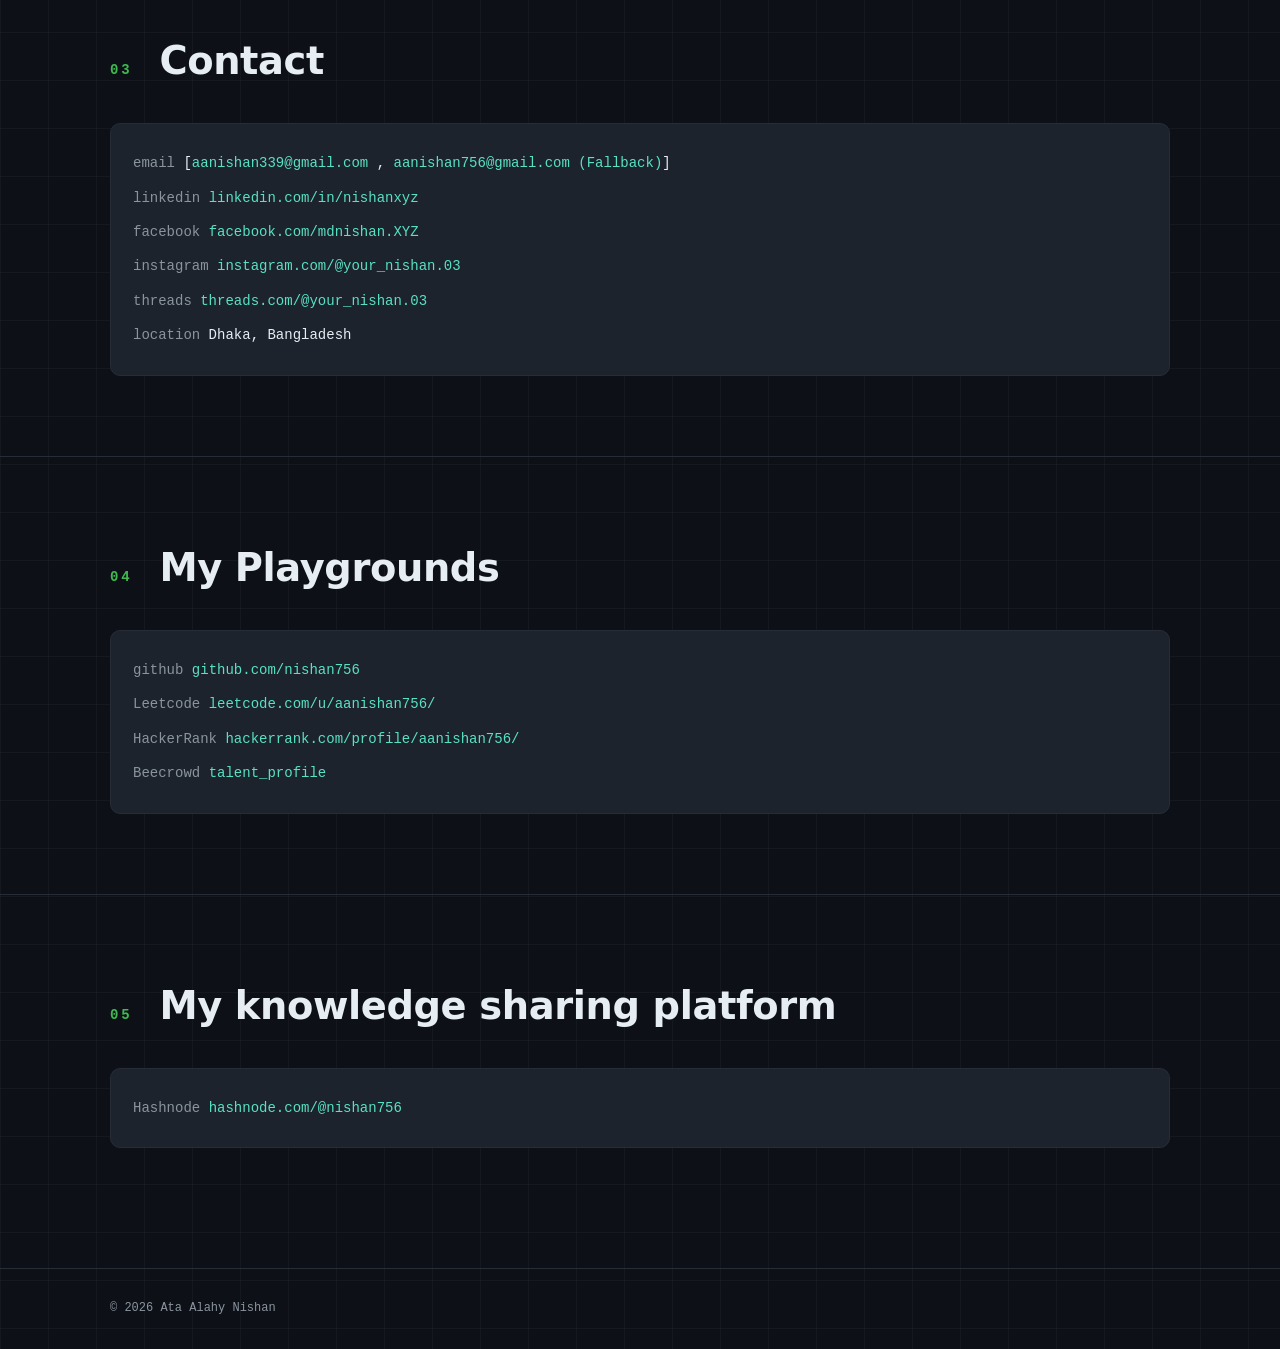
==== commit cb04bdde: "Added Concepts" ====
--- a/index.html
+++ b/index.html
@@ -72,11 +72,15 @@
         </article>
         <article class="card">
           <p class="kicker"># frameworks</p>
-          <ul><li>Django</li><li>Django REST Framework</li></ul>
+          <ul><li>Django</li><li>Django REST Framework</li><li>loading...</li></ul>
         </article>
         <article class="card">
           <p class="kicker"># tools</p>
-          <ul><li>MySQL</li><li>Redis</li><li>Postman</li></ul>
+          <ul><li>MySQL</li><li>Redis</li><li>Postman</li><li>loading...</li></ul>
+        </article>
+        <article class="card">
+          <p class="kicker"># concepts</p>
+          <ul><li>DSA</li><li>Basic System Design</li><li>loading...</li></ul>
         </article>
       </div>
     </div>
